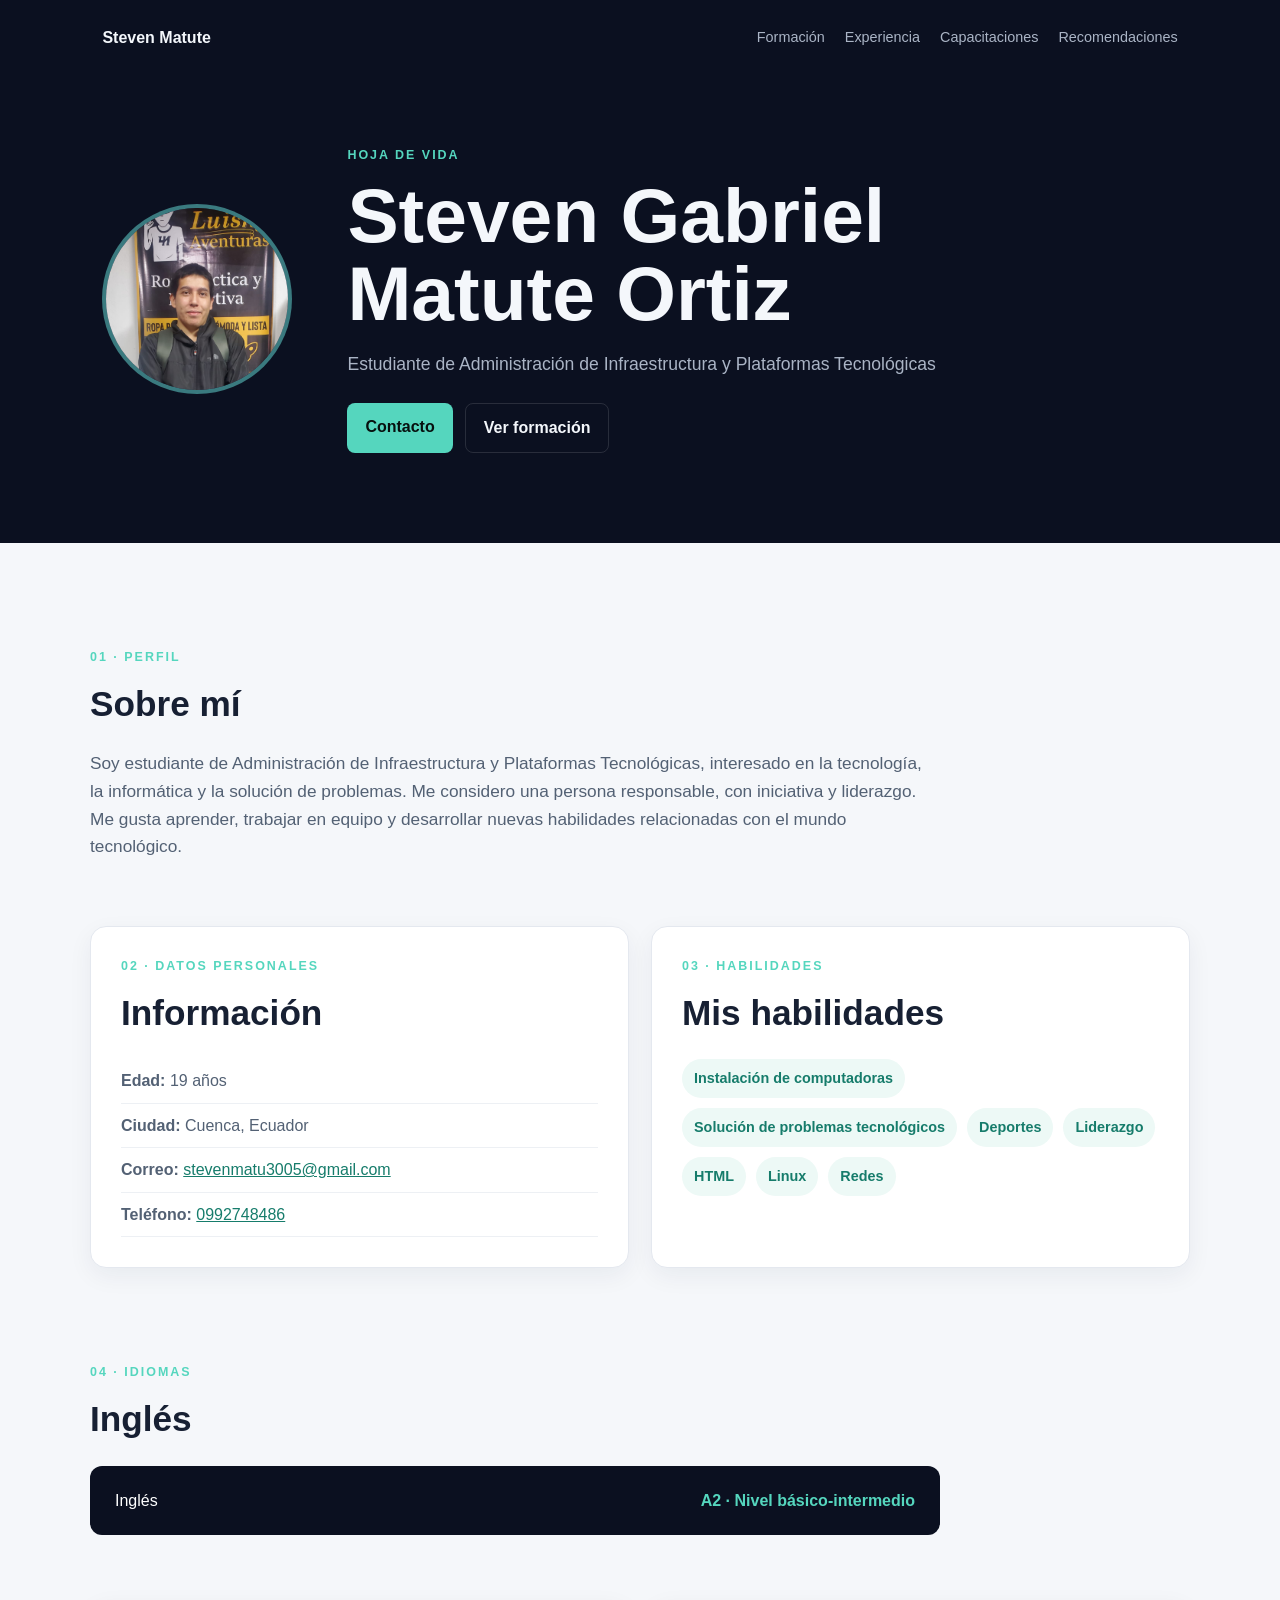
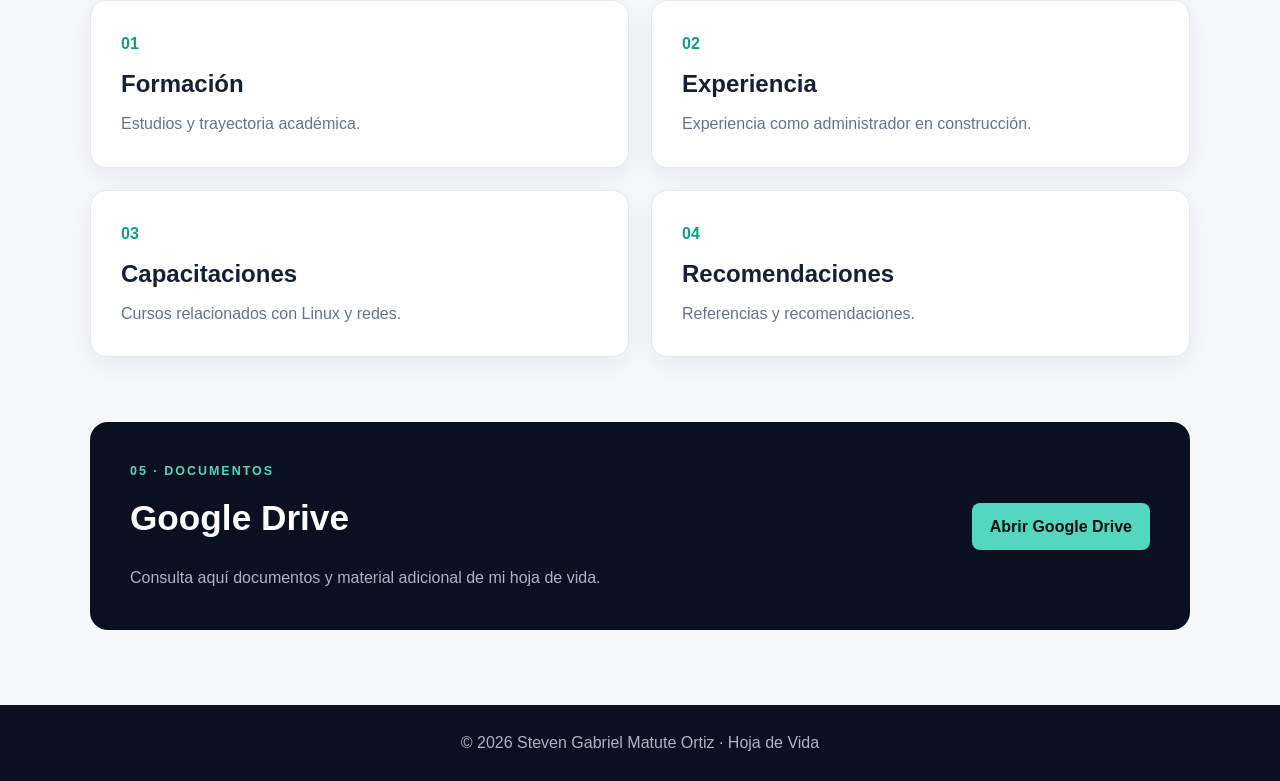
==== index.html @ 44fb6eca "Primera version de mi hoja de vida" ====
<!DOCTYPE html>
<html lang="es">
<head>
  <meta charset="UTF-8">
  <meta name="viewport" content="width=device-width, initial-scale=1.0">
  <title>Hoja de Vida | Steven Gabriel Matute Ortiz</title>
  <link rel="stylesheet" href="style.css">
</head>
<body>
  <header class="hero">
    <nav>
      <a href="index.html" class="logo">Steven Matute</a>
      <div class="nav-links">
        <a href="formacion/index.html">Formación</a>
        <a href="experiencia/index.html">Experiencia</a>
        <a href="capacitaciones/index.html">Capacitaciones</a>
        <a href="recomendaciones/index.html">Recomendaciones</a>
      </div>
    </nav>

    <div class="hero-content">
      <div class="photo">
        <img src="img/foto.jpg" alt="Foto de Steven Gabriel Matute Ortiz">
      </div>
      <div>
        <p class="eyebrow">HOJA DE VIDA</p>
        <h1>Steven Gabriel<br>Matute Ortiz</h1>
        <p class="subtitle">Estudiante de Administración de Infraestructura y Plataformas Tecnológicas</p>
        <div class="buttons">
          <a class="btn" href="#contacto">Contacto</a>
          <a class="btn btn-outline" href="formacion/index.html">Ver formación</a>
        </div>
      </div>
    </div>
  </header>

  <main>
    <section class="section" id="perfil">
      <p class="section-label">01 · PERFIL</p>
      <h2>Sobre mí</h2>
      <p class="lead">
        Soy estudiante de Administración de Infraestructura y Plataformas Tecnológicas,
        interesado en la tecnología, la informática y la solución de problemas.
        Me considero una persona responsable, con iniciativa y liderazgo.
        Me gusta aprender, trabajar en equipo y desarrollar nuevas habilidades
        relacionadas con el mundo tecnológico.
      </p>
    </section>

    <section class="grid-section">
      <div class="card">
        <p class="section-label">02 · DATOS PERSONALES</p>
        <h2>Información</h2>
        <ul class="info-list">
          <li><strong>Edad:</strong> 19 años</li>
          <li><strong>Ciudad:</strong> Cuenca, Ecuador</li>
          <li><strong>Correo:</strong> <a href="mailto:stevenmatu3005@gmail.com">stevenmatu3005@gmail.com</a></li>
          <li><strong>Teléfono:</strong> <a href="tel:+593992748486">0992748486</a></li>
        </ul>
      </div>

      <div class="card">
        <p class="section-label">03 · HABILIDADES</p>
        <h2>Mis habilidades</h2>
        <div class="tags">
          <span>Instalación de computadoras</span>
          <span>Solución de problemas tecnológicos</span>
          <span>Deportes</span>
          <span>Liderazgo</span>
          <span>HTML</span>
          <span>Linux</span>
          <span>Redes</span>
        </div>
      </div>
    </section>

    <section class="section">
      <p class="section-label">04 · IDIOMAS</p>
      <h2>Inglés</h2>
      <div class="language">
        <span>Inglés</span>
        <strong>A2 · Nivel básico-intermedio</strong>
      </div>
    </section>

    <section class="cards">
      <a class="big-card" href="formacion/index.html">
        <span>01</span>
        <h3>Formación</h3>
        <p>Estudios y trayectoria académica.</p>
      </a>
      <a class="big-card" href="experiencia/index.html">
        <span>02</span>
        <h3>Experiencia</h3>
        <p>Experiencia como administrador en construcción.</p>
      </a>
      <a class="big-card" href="capacitaciones/index.html">
        <span>03</span>
        <h3>Capacitaciones</h3>
        <p>Cursos relacionados con Linux y redes.</p>
      </a>
      <a class="big-card" href="recomendaciones/index.html">
        <span>04</span>
        <h3>Recomendaciones</h3>
        <p>Referencias y recomendaciones.</p>
      </a>
    </section>

    <section class="drive" id="contacto">
      <div>
        <p class="section-label">05 · DOCUMENTOS</p>
        <h2>Google Drive</h2>
        <p>Consulta aquí documentos y material adicional de mi hoja de vida.</p>
      </div>
      <!-- REEMPLAZA el # por tu enlace real de Google Drive -->
      <a class="btn" href="https://drive.google.com/drive/folders/1pkFcAXYyfCTlOijwa4dkMsYnEvgTaewG?usp=drive_link" target="_blank" rel="noopener">Abrir Google Drive</a>
    </section>
  </main>

  <footer>
    <p>© 2026 Steven Gabriel Matute Ortiz · Hoja de Vida</p>
  </footer>
</body>
</html>
---- style.css ----
* { box-sizing: border-box; margin: 0; padding: 0; }
:root {
  --bg: #0b1020;
  --card: #121a2d;
  --text: #f4f7fb;
  --muted: #aab4c5;
  --accent: #55d6be;
  --line: rgba(255,255,255,.12);
}
body {
  font-family: Arial, Helvetica, sans-serif;
  background: #f5f7fa;
  color: #172033;
  line-height: 1.6;
}
.hero {
  background: var(--bg);
  color: var(--text);
  padding: 0 8% 90px;
}
nav {
  max-width: 1150px;
  margin: auto;
  padding: 25px 0;
  display: flex;
  justify-content: space-between;
  align-items: center;
  gap: 20px;
}
.logo { color: var(--text); text-decoration: none; font-weight: 800; }
.nav-links { display: flex; gap: 20px; flex-wrap: wrap; }
.nav-links a { color: var(--muted); text-decoration: none; font-size: .9rem; }
.nav-links a:hover { color: var(--accent); }
.hero-content {
  max-width: 1150px; margin: 70px auto 0;
  display: flex; align-items: center; gap: 55px;
}
.photo {
  width: 190px; height: 190px; flex: 0 0 190px;
  border-radius: 50%; overflow: hidden;
  background: #24304a; border: 4px solid rgba(85,214,190,.45);
  display: grid; place-items: center;
}
.photo img { width: 100%; height: 100%; object-fit: cover; }
.photo-placeholder { color: var(--accent); font-size: 3.5rem; font-weight: 800; }
.eyebrow, .section-label { color: var(--accent); letter-spacing: 2px; font-size: .78rem; font-weight: 800; }
h1 { font-size: clamp(2.5rem, 6vw, 5rem); line-height: 1.02; margin: 10px 0 18px; }
.subtitle { color: var(--muted); max-width: 700px; font-size: 1.1rem; }
.buttons { display: flex; gap: 12px; margin-top: 25px; flex-wrap: wrap; }
.btn {
  display: inline-block; background: var(--accent); color: #07110f;
  padding: 11px 18px; border-radius: 8px; text-decoration: none; font-weight: 800;
}
.btn-outline { background: transparent; color: var(--text); border: 1px solid var(--line); }
main { max-width: 1150px; margin: auto; padding: 75px 25px; }
.section { padding: 30px 0 65px; }
h2 { font-size: 2.2rem; margin: 8px 0 18px; }
.lead { max-width: 850px; color: #536174; font-size: 1.08rem; }
.grid-section, .cards { display: grid; grid-template-columns: repeat(2, 1fr); gap: 22px; margin-bottom: 65px; }
.card, .big-card {
  background: white; border: 1px solid #e4e8ef; border-radius: 16px; padding: 30px;
  box-shadow: 0 8px 25px rgba(20,35,60,.06);
}
.info-list { list-style: none; color: #536174; }
.info-list li { padding: 9px 0; border-bottom: 1px solid #edf0f4; }
.info-list a { color: #167c6b; }
.tags { display: flex; flex-wrap: wrap; gap: 10px; }
.tags span {
  background: #edf9f6; color: #167c6b; padding: 8px 12px; border-radius: 30px;
  font-size: .9rem; font-weight: 700;
}
.language {
  background: var(--bg); color: white; padding: 22px 25px; border-radius: 12px;
  display: flex; justify-content: space-between; gap: 20px; max-width: 850px;
}
.language strong { color: var(--accent); }
.big-card { text-decoration: none; color: #172033; transition: .2s; }
.big-card:hover { transform: translateY(-4px); border-color: var(--accent); }
.big-card span { color: #159b84; font-weight: 800; }
.big-card h3 { font-size: 1.5rem; margin: 8px 0; }
.big-card p { color: #667387; }
.drive {
  background: var(--bg); color: white; border-radius: 18px; padding: 40px;
  display: flex; justify-content: space-between; align-items: center; gap: 25px;
}
.drive p:not(.section-label) { color: var(--muted); }
footer { background: var(--bg); color: var(--muted); text-align: center; padding: 25px; }
@media (max-width: 750px) {
  .hero { padding: 0 6% 60px; }
  nav, .hero-content { flex-direction: column; align-items: flex-start; }
  .hero-content { margin-top: 40px; }
  .grid-section, .cards { grid-template-columns: 1fr; }
  .language, .drive { flex-direction: column; align-items: flex-start; }
}

.canva-box {
  margin-top: 22px;
  background: white;
  border: 1px solid #e4e8ef;
  border-radius: 16px;
  padding: 30px;
  box-shadow: 0 8px 25px rgba(20,35,60,.06);
}
.canva-box p:not(.section-label) { color: #667387; margin-bottom: 18px; }
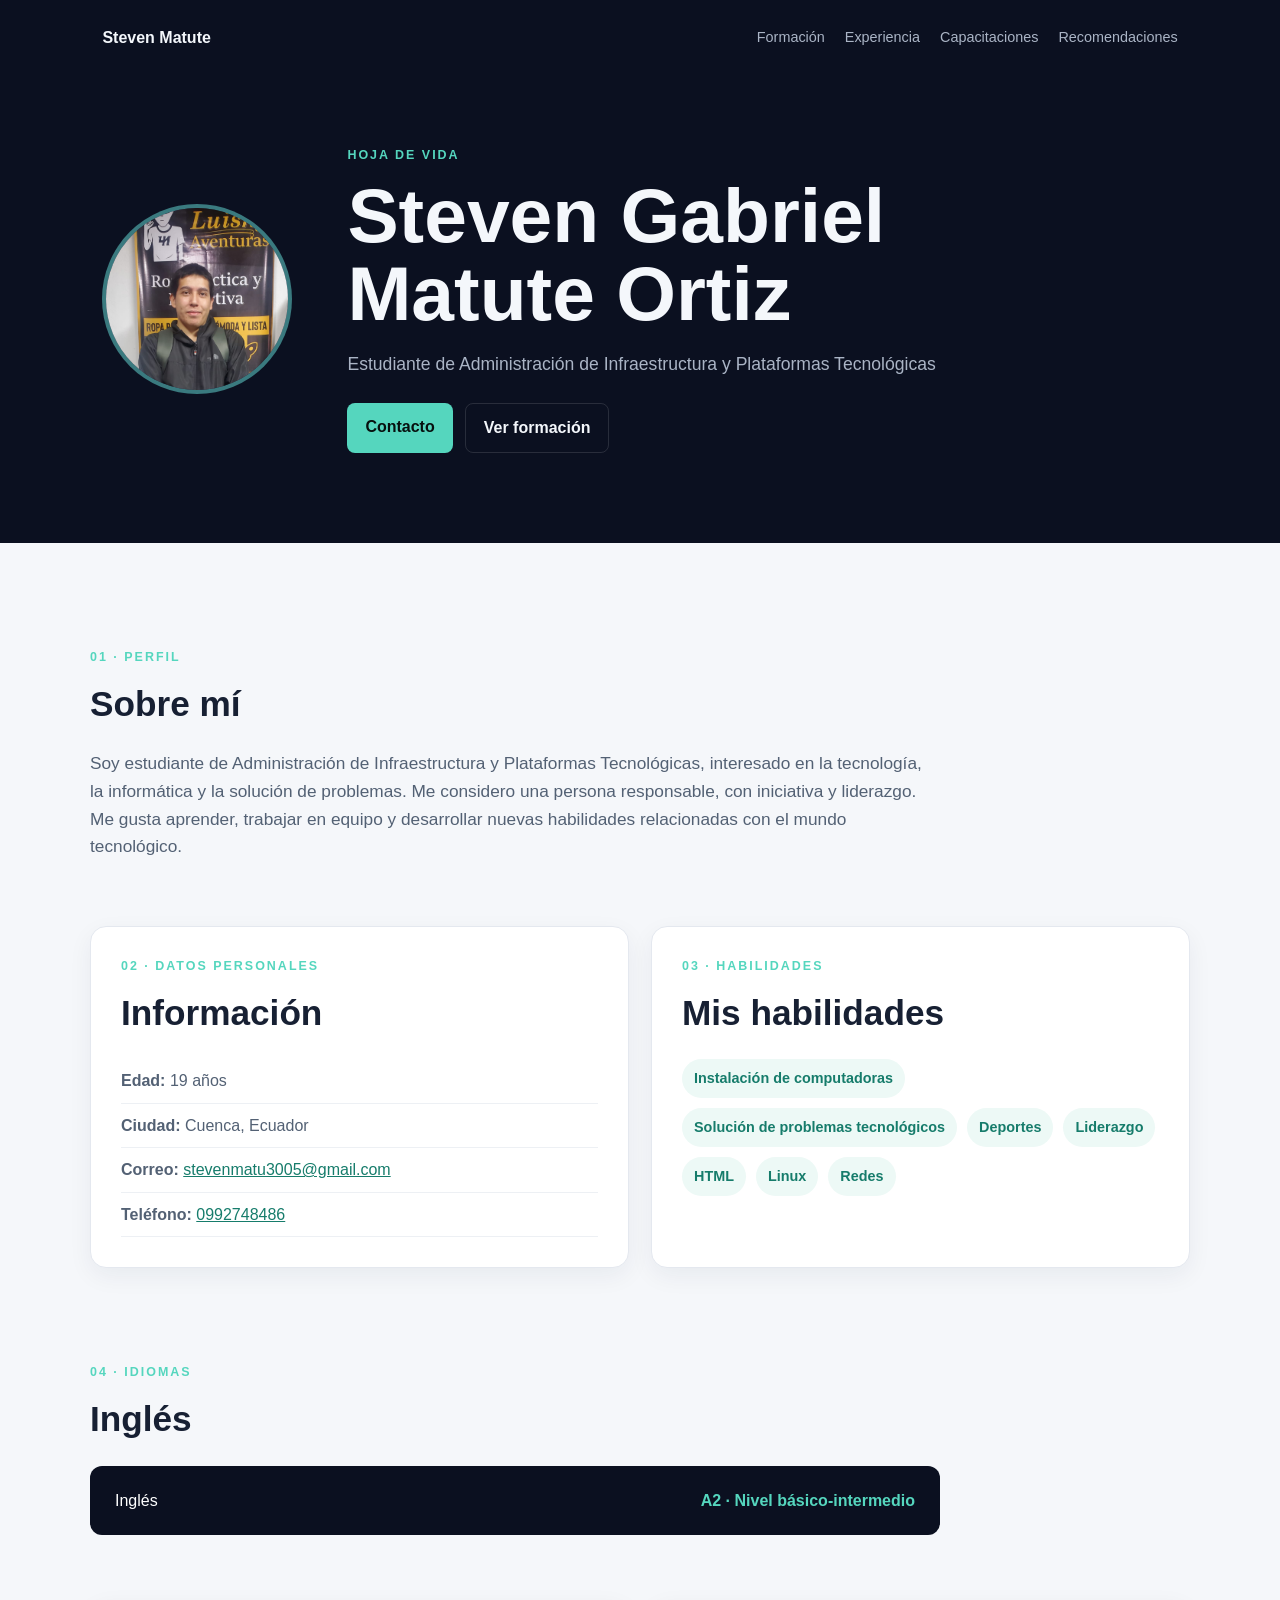
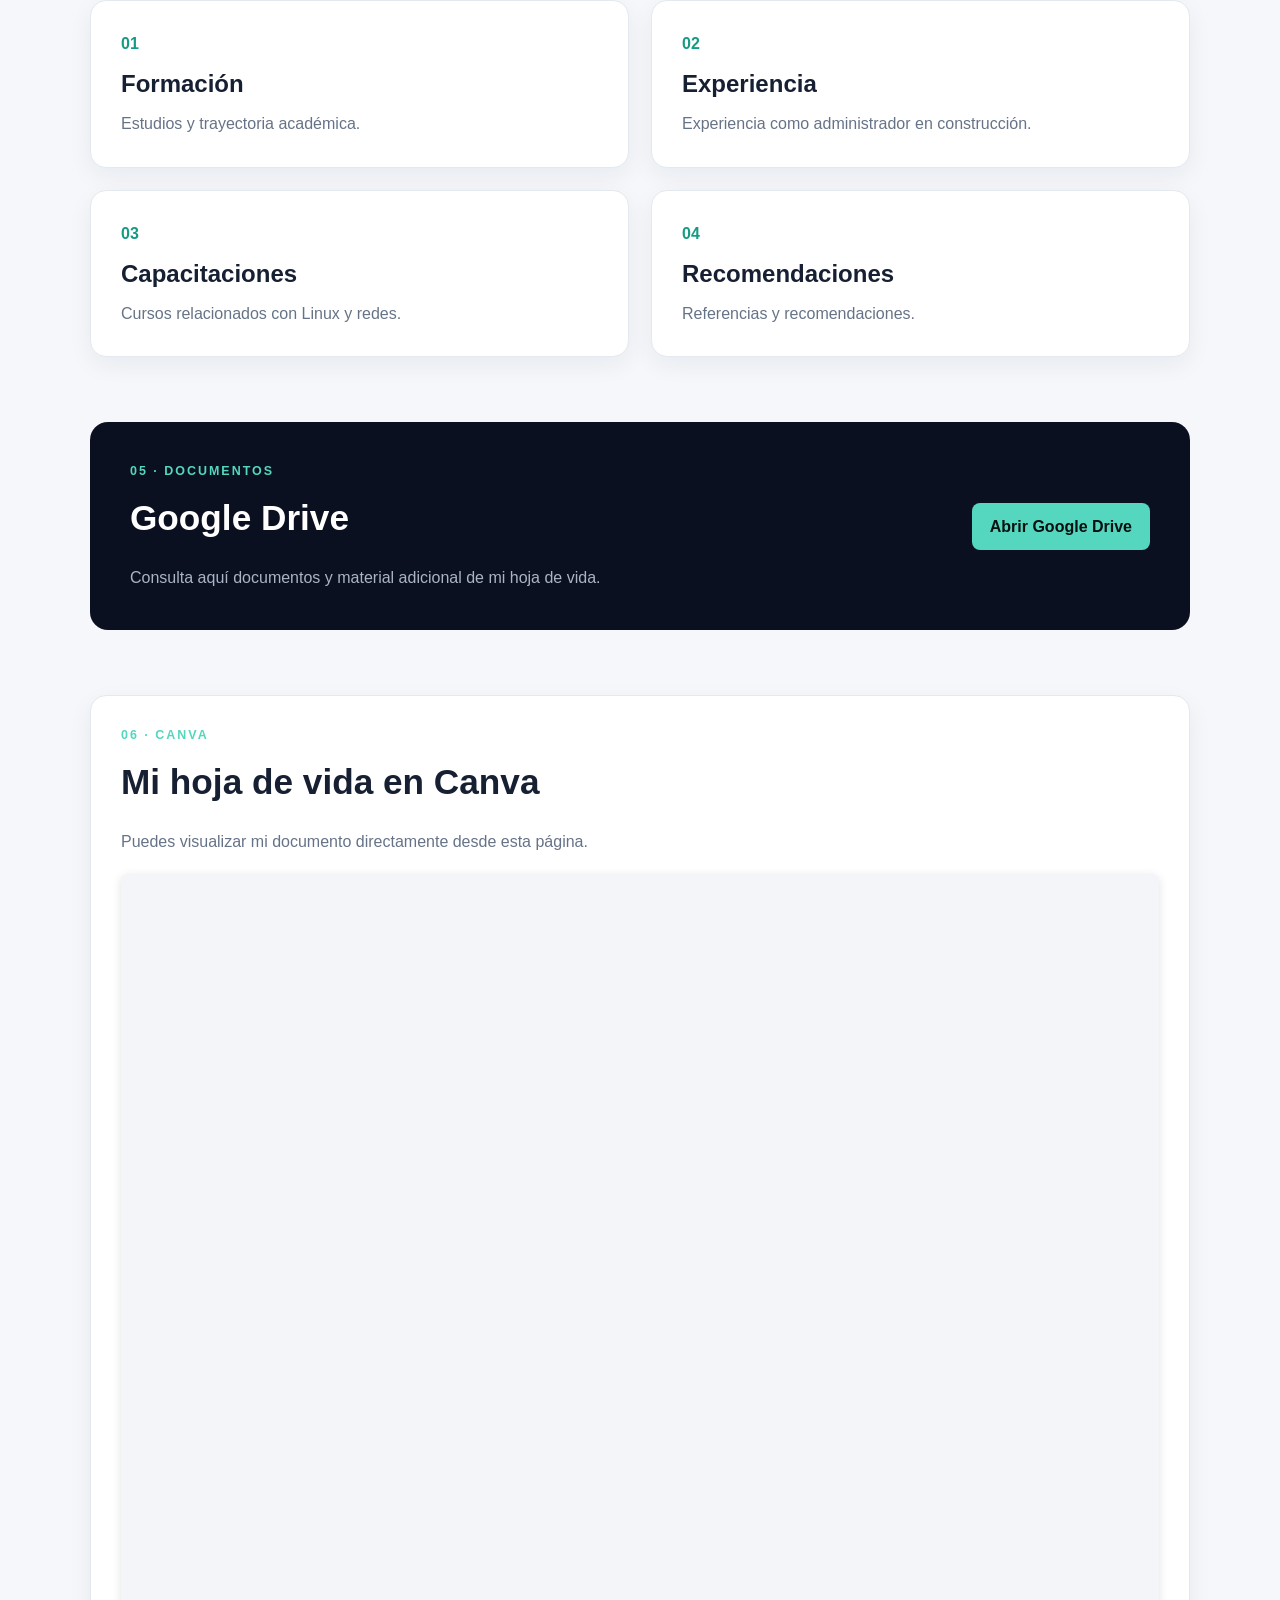
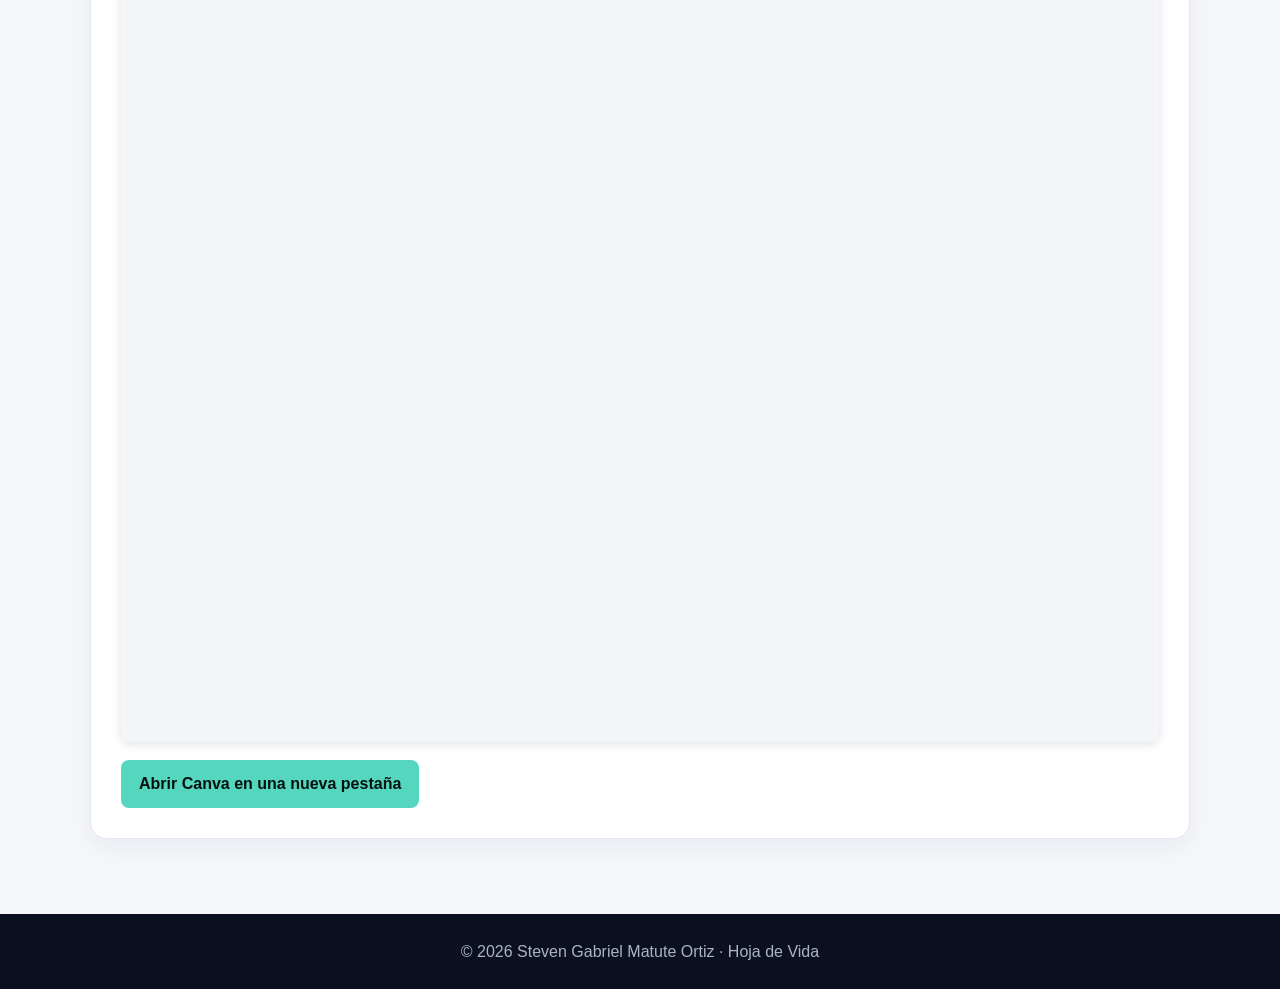
==== commit c8092901: "Agregar Canva incrustado y actualizar estilos" ====
--- a/index.html
+++ b/index.html
@@ -115,6 +115,20 @@
       <!-- REEMPLAZA el # por tu enlace real de Google Drive -->
       <a class="btn" href="https://drive.google.com/drive/folders/1pkFcAXYyfCTlOijwa4dkMsYnEvgTaewG?usp=drive_link" target="_blank" rel="noopener">Abrir Google Drive</a>
     </section>
+    <section class="canva-section">
+      <p class="section-label">06 · CANVA</p>
+      <h2>Mi hoja de vida en Canva</h2>
+      <p class="canva-intro">Puedes visualizar mi documento directamente desde esta página.</p>
+      <div class="canva-embed">
+        <iframe loading="lazy"
+          src="https://www.canva.com/design/DAG-6ABUrd8/OuNEeYBVb2UaK0kRQsZ7uA/view?embed"
+          allowfullscreen="allowfullscreen"
+          allow="fullscreen"
+          title="Hoja de vida de Steven Gabriel Matute Ortiz"></iframe>
+      </div>
+      <a class="btn" href="https://www.canva.com/design/DAG-6ABUrd8/OuNEeYBVb2UaK0kRQsZ7uA/view?utm_content=DAG-6ABUrd8&utm_campaign=designshare&utm_medium=embeds&utm_source=link" target="_blank" rel="noopener">Abrir Canva en una nueva pestaña</a>
+    </section>
+
   </main>
 
   <footer>
--- a/style.css
+++ b/style.css
@@ -102,3 +102,8 @@
   box-shadow: 0 8px 25px rgba(20,35,60,.06);
 }
 .canva-box p:not(.section-label) { color: #667387; margin-bottom: 18px; }
+
+.canva-section { margin-top: 65px; background: white; border: 1px solid #e4e8ef; border-radius: 16px; padding: 30px; box-shadow: 0 8px 25px rgba(20,35,60,.06); }
+.canva-intro { color: #667387; margin-bottom: 18px; }
+.canva-embed { position: relative; width: 100%; height: 0; padding-top: 141.4286%; margin: 20px 0 18px; overflow: hidden; border-radius: 8px; box-shadow: 0 2px 8px rgba(63,69,81,.16); background: #f3f5f8; }
+.canva-embed iframe { position: absolute; width: 100%; height: 100%; top: 0; left: 0; border: none; padding: 0; margin: 0; }
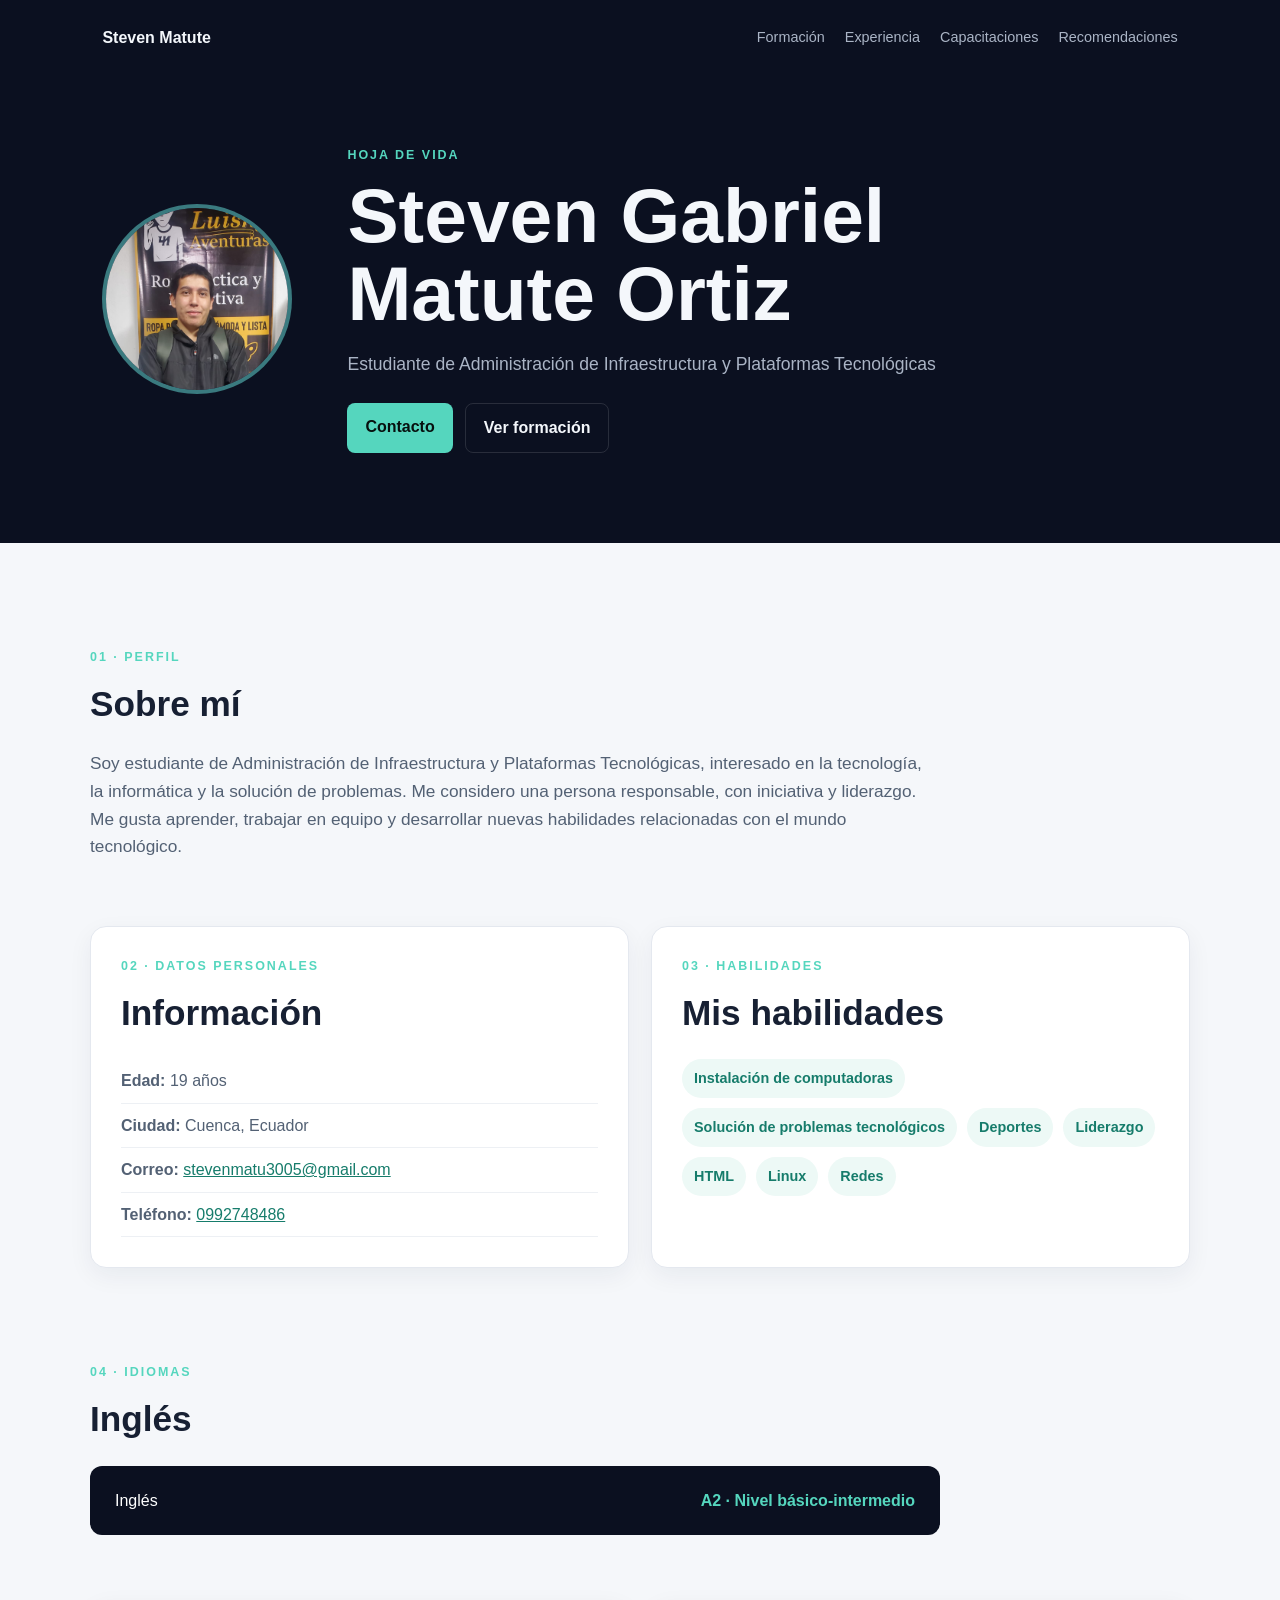
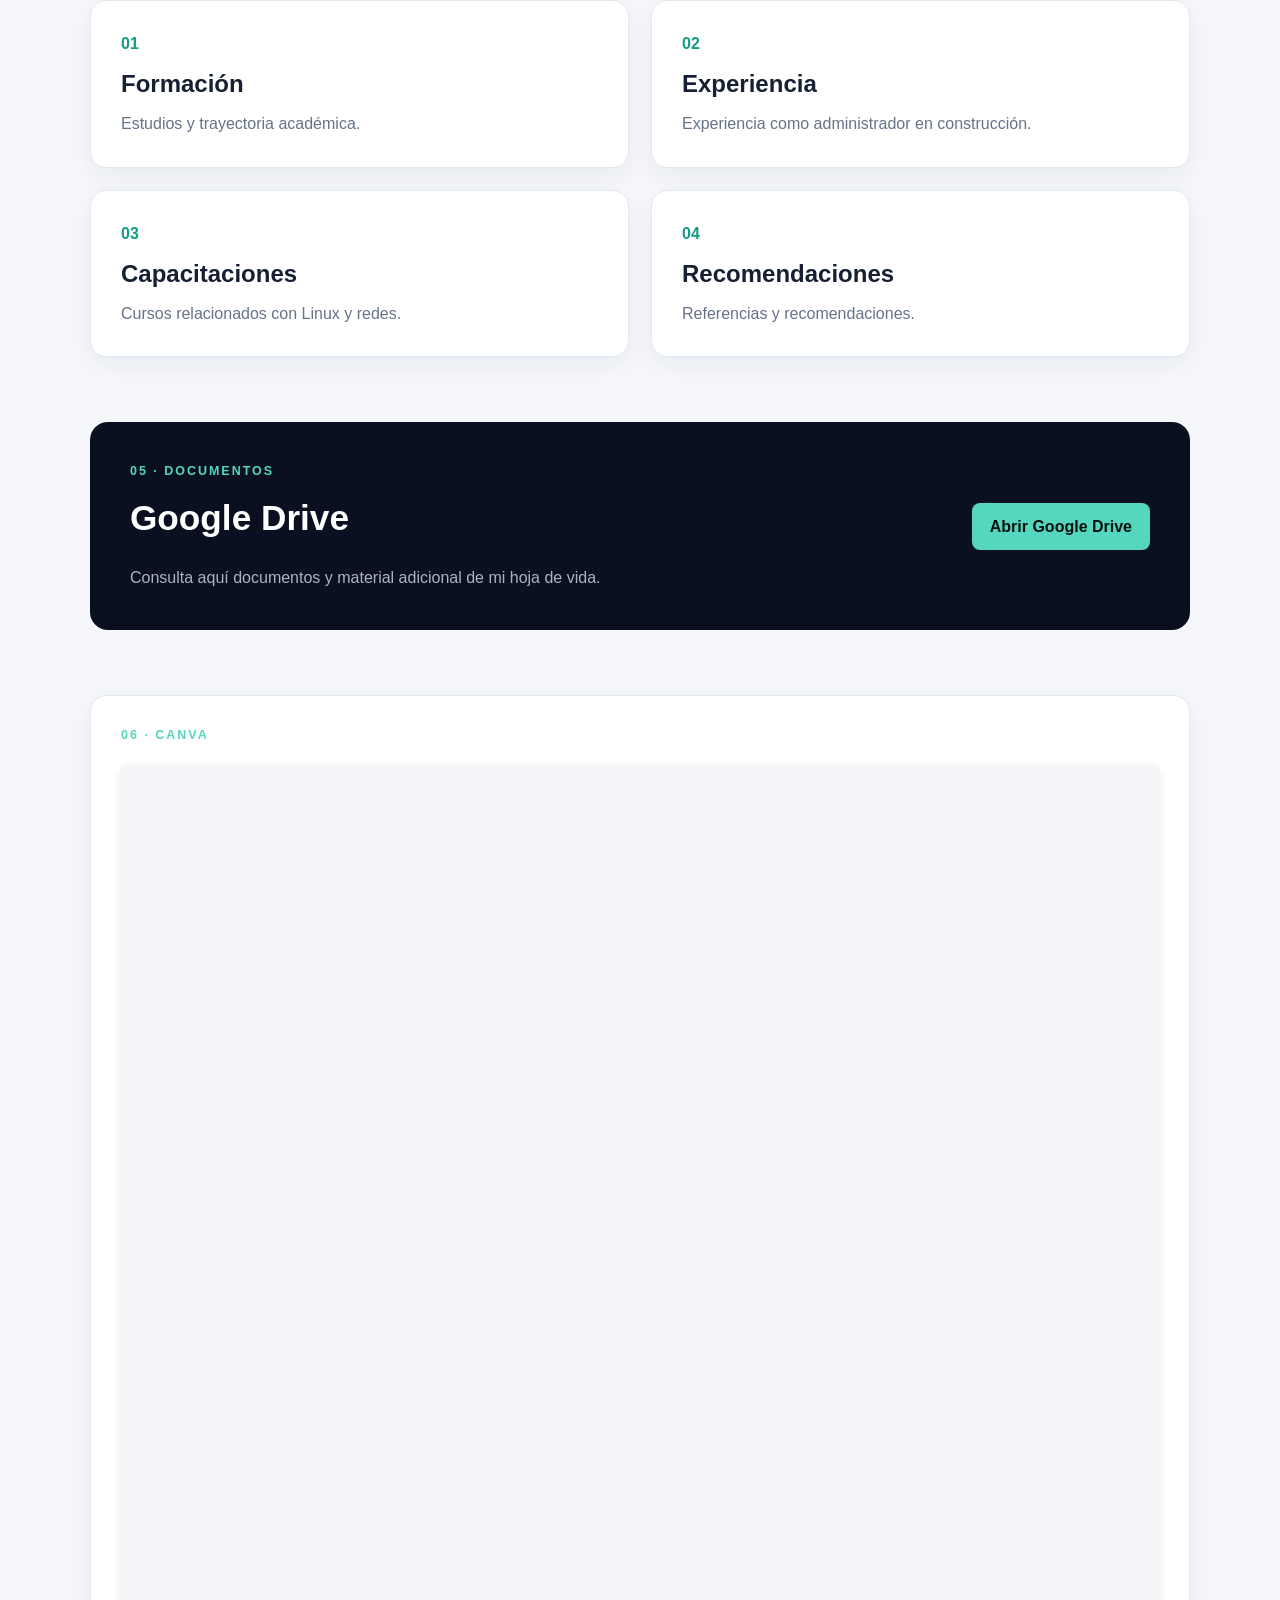
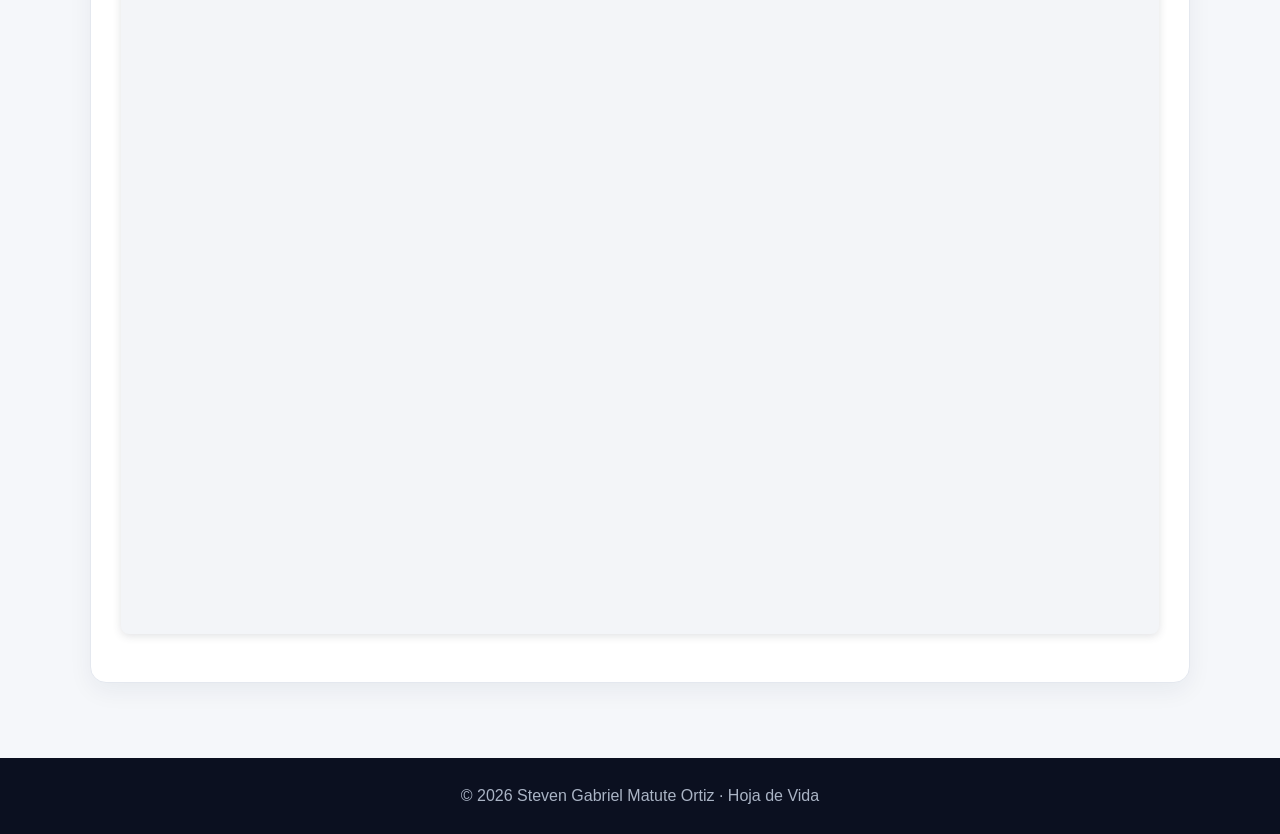
==== commit c57d981e: "Ajustar sección de Canva" ====
--- a/index.html
+++ b/index.html
@@ -116,18 +116,16 @@
       <a class="btn" href="https://drive.google.com/drive/folders/1pkFcAXYyfCTlOijwa4dkMsYnEvgTaewG?usp=drive_link" target="_blank" rel="noopener">Abrir Google Drive</a>
     </section>
     <section class="canva-section">
-      <p class="section-label">06 · CANVA</p>
-      <h2>Mi hoja de vida en Canva</h2>
-      <p class="canva-intro">Puedes visualizar mi documento directamente desde esta página.</p>
-      <div class="canva-embed">
-        <iframe loading="lazy"
-          src="https://www.canva.com/design/DAG-6ABUrd8/OuNEeYBVb2UaK0kRQsZ7uA/view?embed"
-          allowfullscreen="allowfullscreen"
-          allow="fullscreen"
-          title="Hoja de vida de Steven Gabriel Matute Ortiz"></iframe>
-      </div>
-      <a class="btn" href="https://www.canva.com/design/DAG-6ABUrd8/OuNEeYBVb2UaK0kRQsZ7uA/view?utm_content=DAG-6ABUrd8&utm_campaign=designshare&utm_medium=embeds&utm_source=link" target="_blank" rel="noopener">Abrir Canva en una nueva pestaña</a>
-    </section>
+  <p class="section-label">06 · CANVA</p>
+
+  <div class="canva-embed">
+    <iframe loading="lazy"
+      src="https://www.canva.com/design/DAG-6ABUrd8/OuNEeYBVb2UaK0kRQsZ7uA/view?embed"
+      allowfullscreen="allowfullscreen"
+      allow="fullscreen"
+      title="Hoja de vida de Steven Gabriel Matute Ortiz"></iframe>
+  </div>
+</section>
 
   </main>
 
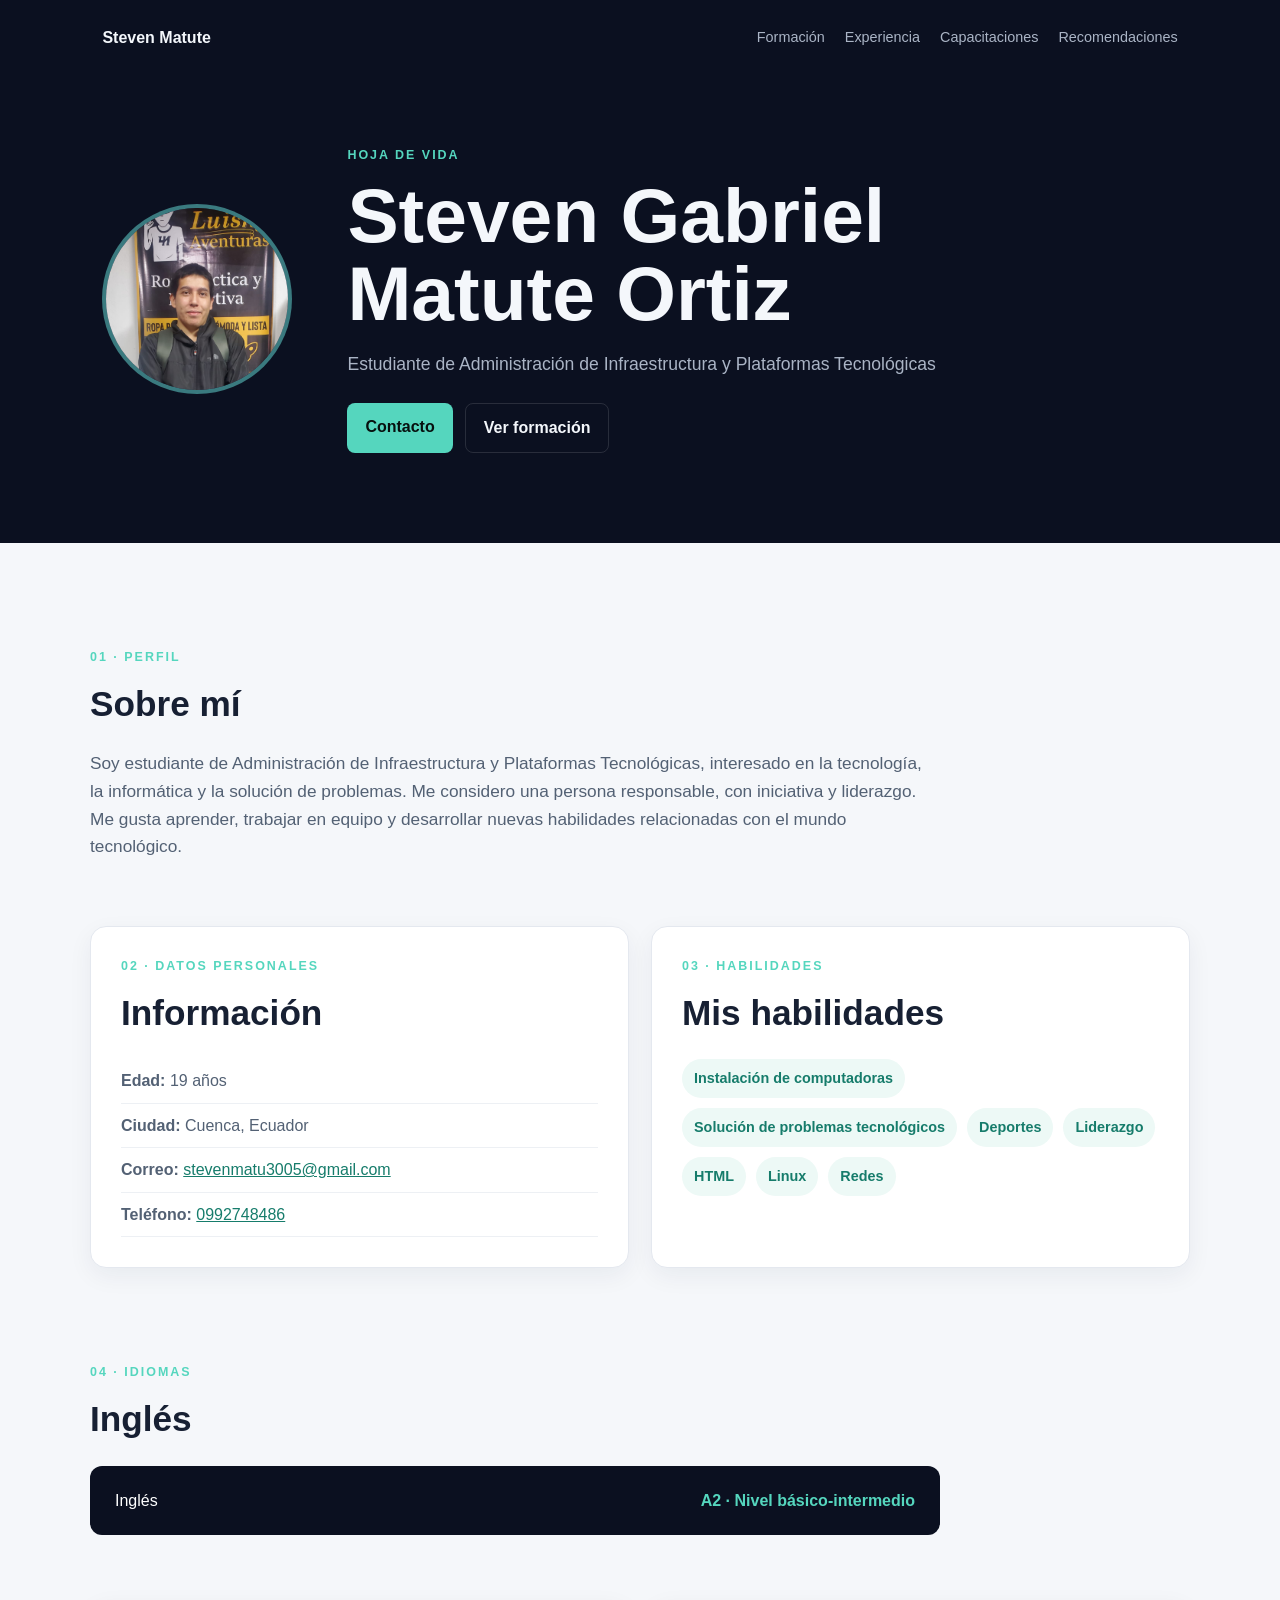
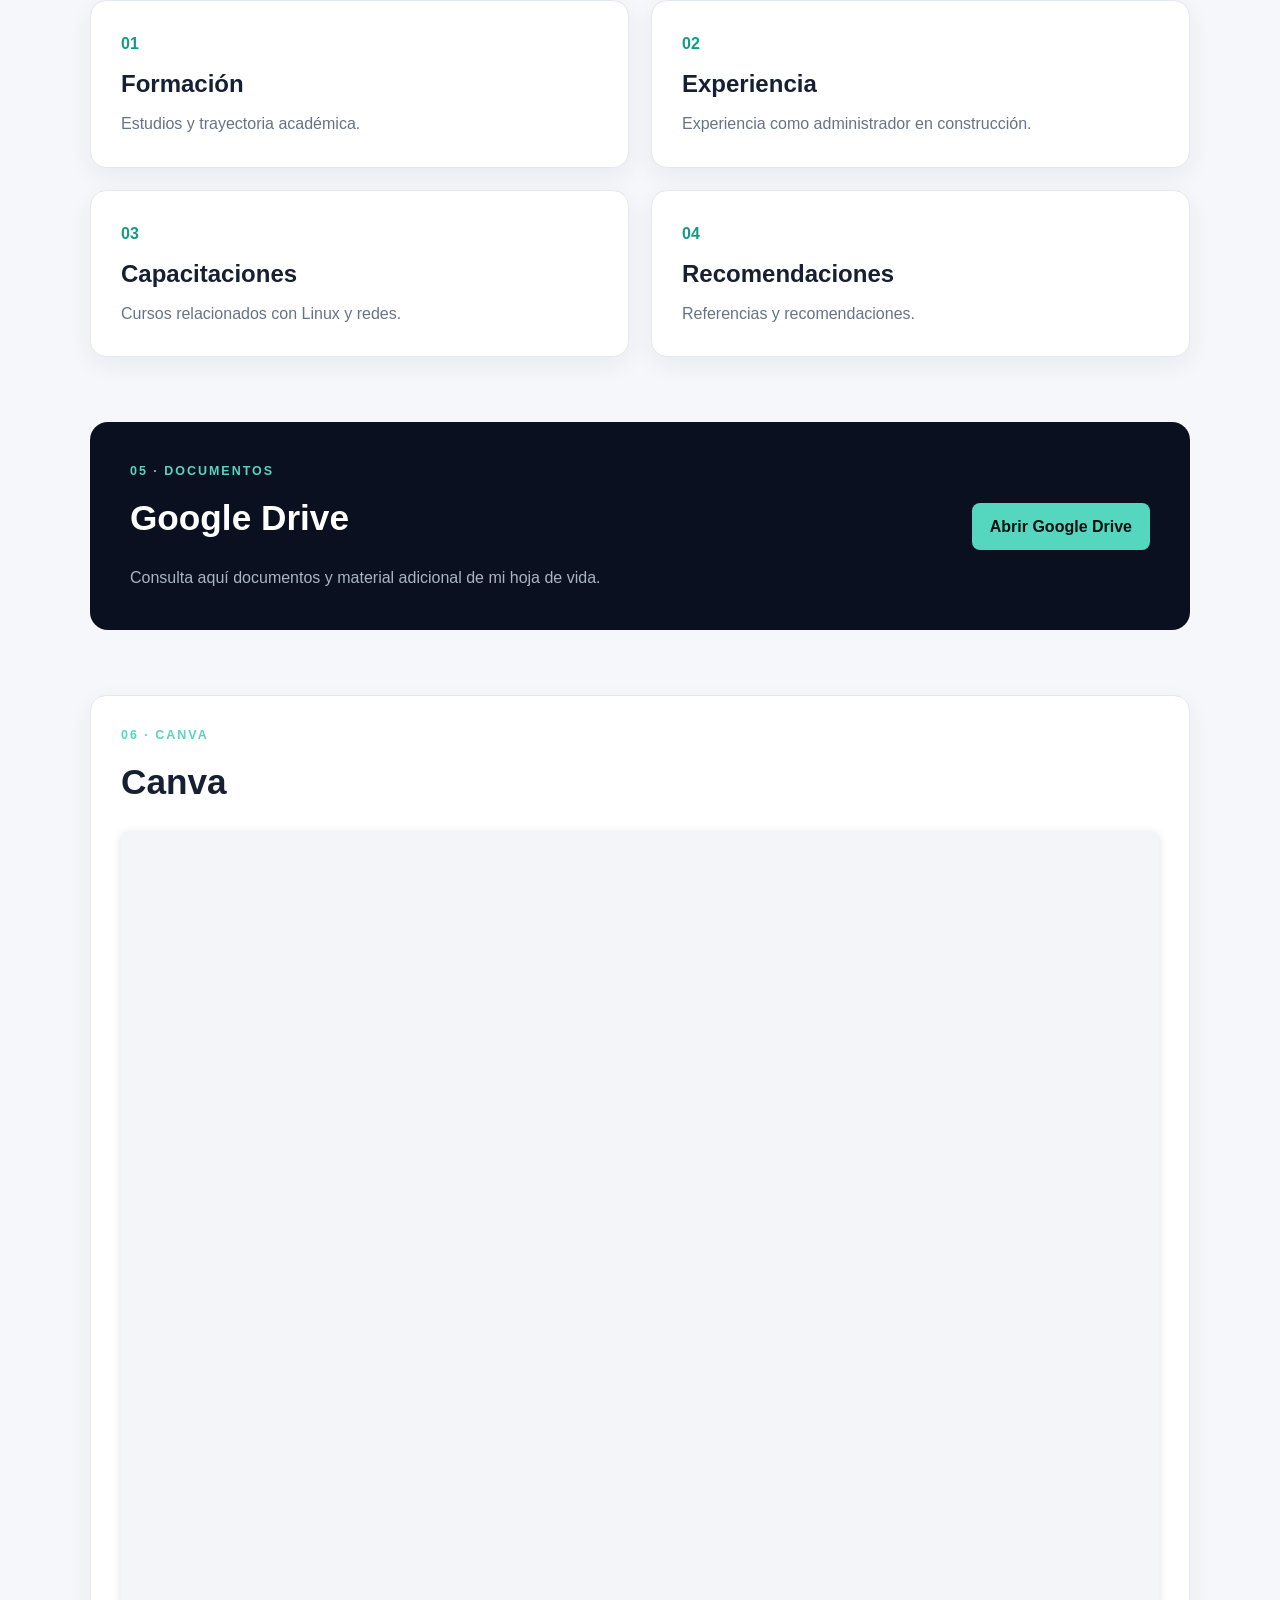
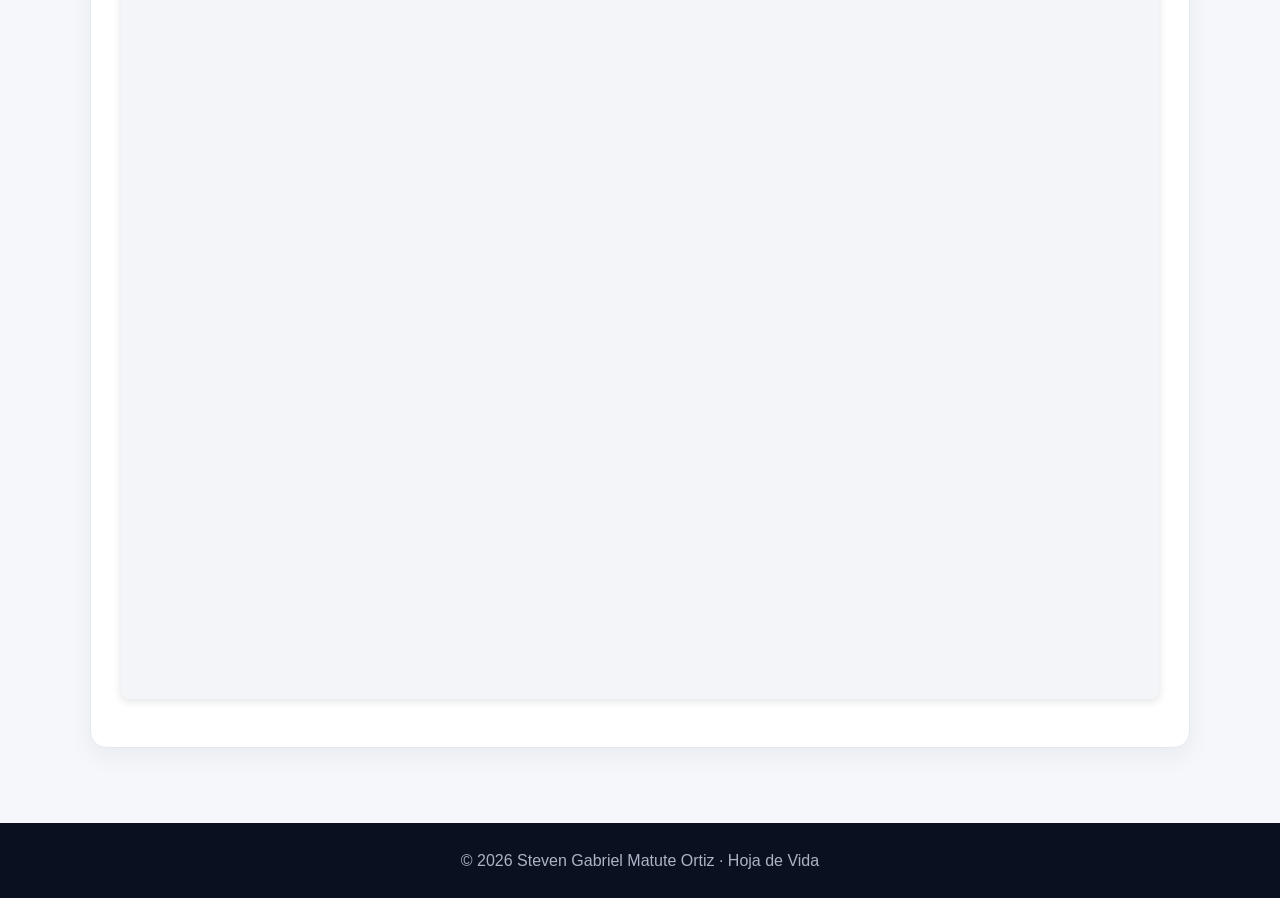
==== commit 49e6248e: "Agregar titulo Canva" ====
--- a/index.html
+++ b/index.html
@@ -117,6 +117,7 @@
     </section>
     <section class="canva-section">
   <p class="section-label">06 · CANVA</p>
+  <h2>Canva</h2>
 
   <div class="canva-embed">
     <iframe loading="lazy"
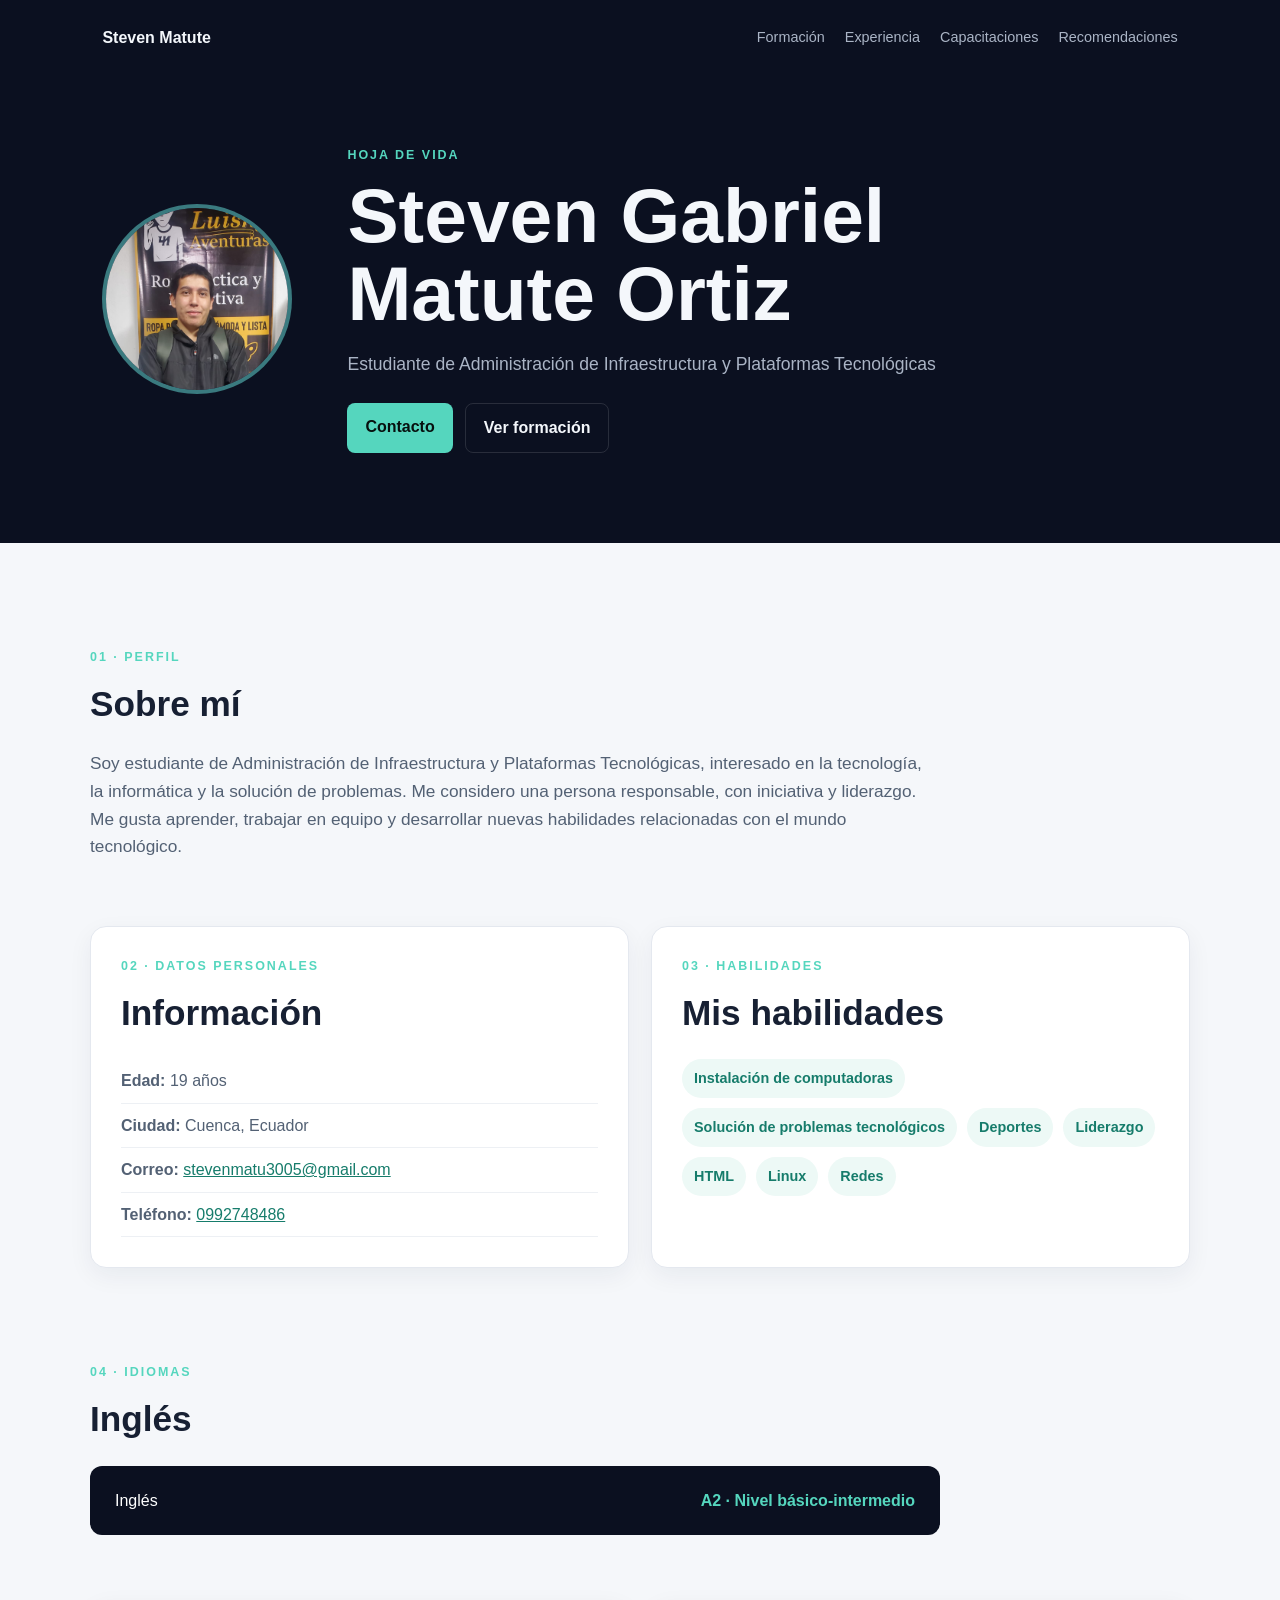
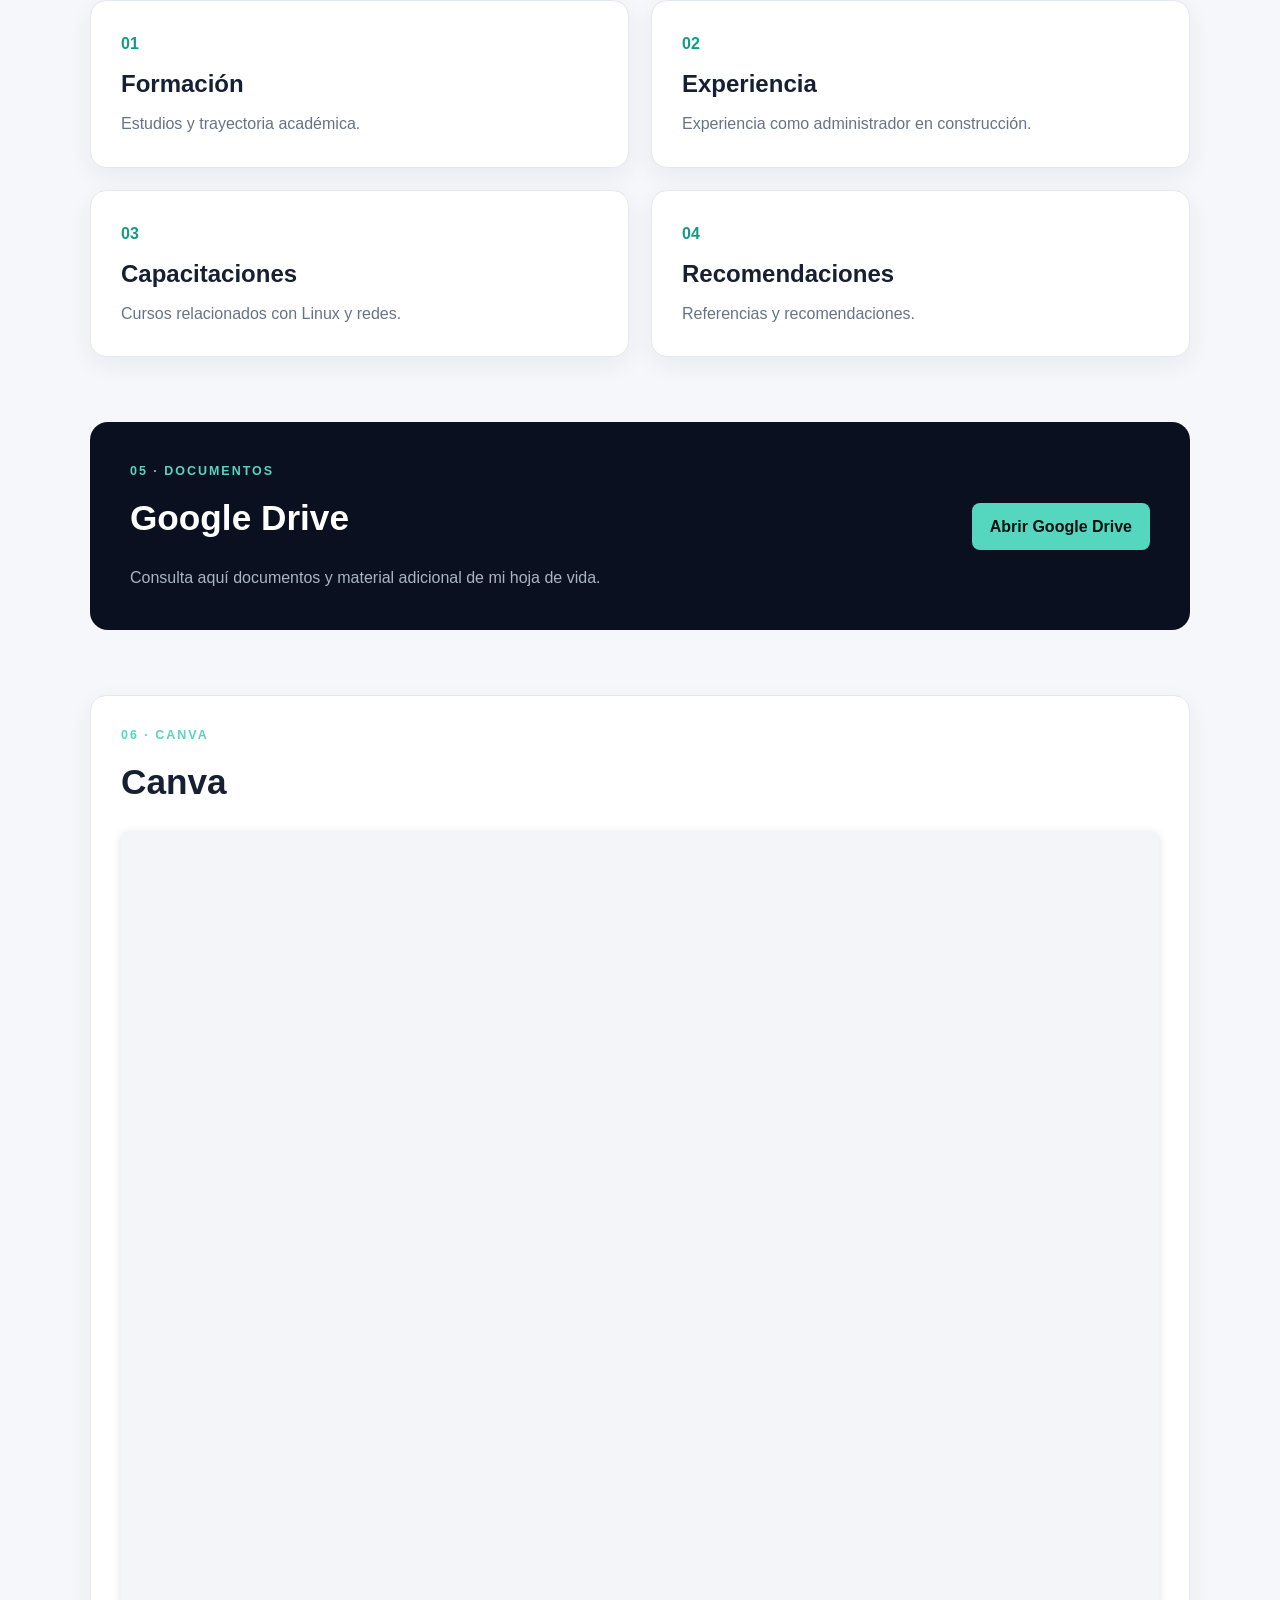
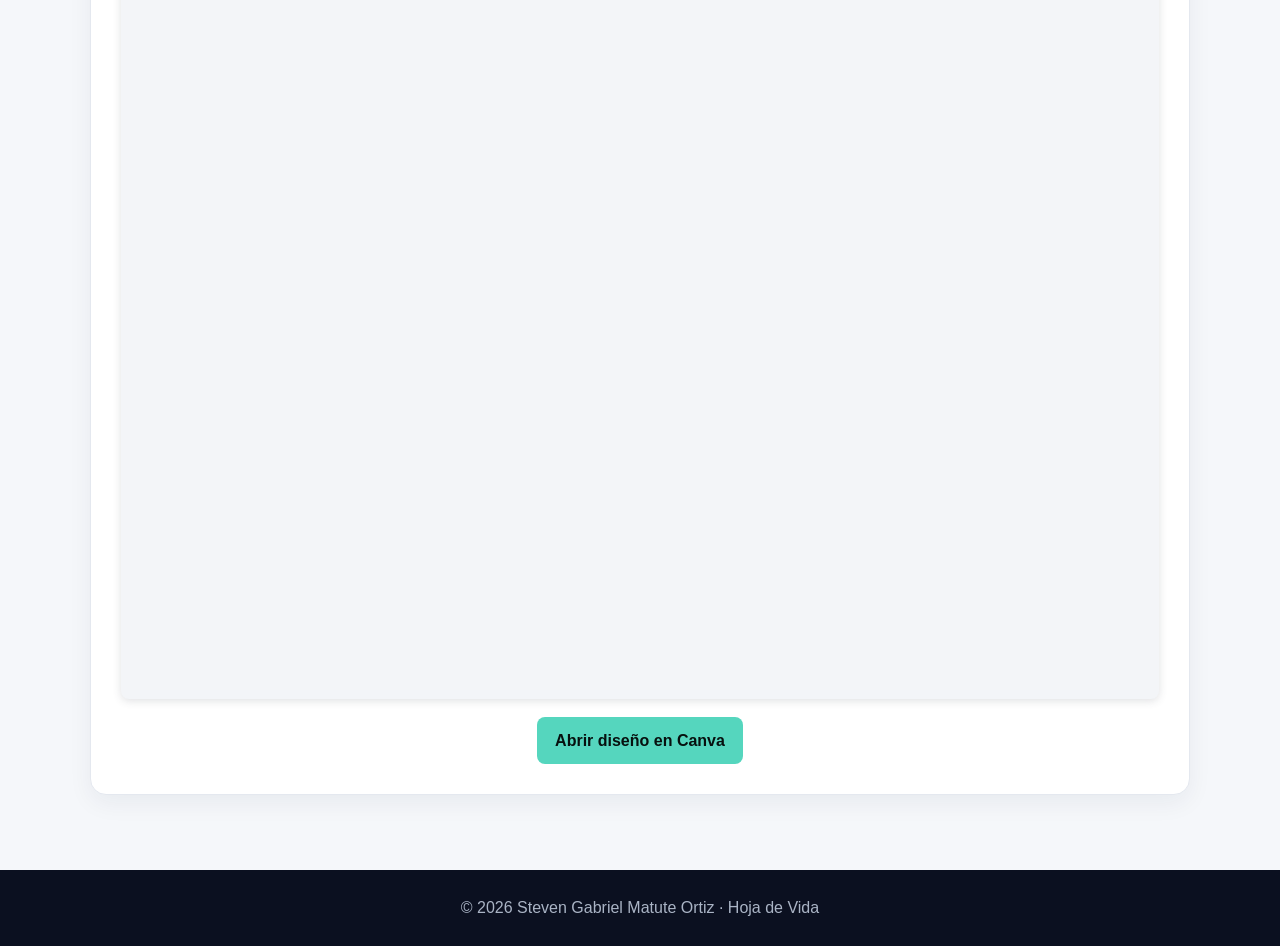
==== commit 9dd30da8: "Actualizar diseño de Canva" ====
--- a/index.html
+++ b/index.html
@@ -120,11 +120,23 @@
   <h2>Canva</h2>
 
   <div class="canva-embed">
-    <iframe loading="lazy"
-      src="https://www.canva.com/design/DAG-6ABUrd8/OuNEeYBVb2UaK0kRQsZ7uA/view?embed"
+    <iframe
+      loading="lazy"
+      src="https://www.canva.com/design/DAHWIrRRQtY/K_RYHbCSHCaCBjHRSDvRPg/view?embed"
       allowfullscreen="allowfullscreen"
       allow="fullscreen"
-      title="Hoja de vida de Steven Gabriel Matute Ortiz"></iframe>
+      title="Hoja de vida de Steven Gabriel Matute Ortiz">
+    </iframe>
+  </div>
+
+  <div style="text-align: center; margin-top: 15px;">
+    <a
+      class="btn"
+      href="https://www.canva.com/design/DAHWIrRRQtY/K_RYHbCSHCaCBjHRSDvRPg/view?utm_content=DAHWIrRRQtY&utm_campaign=designshare&utm_medium=embeds&utm_source=link"
+      target="_blank"
+      rel="noopener">
+      Abrir diseño en Canva
+    </a>
   </div>
 </section>
 
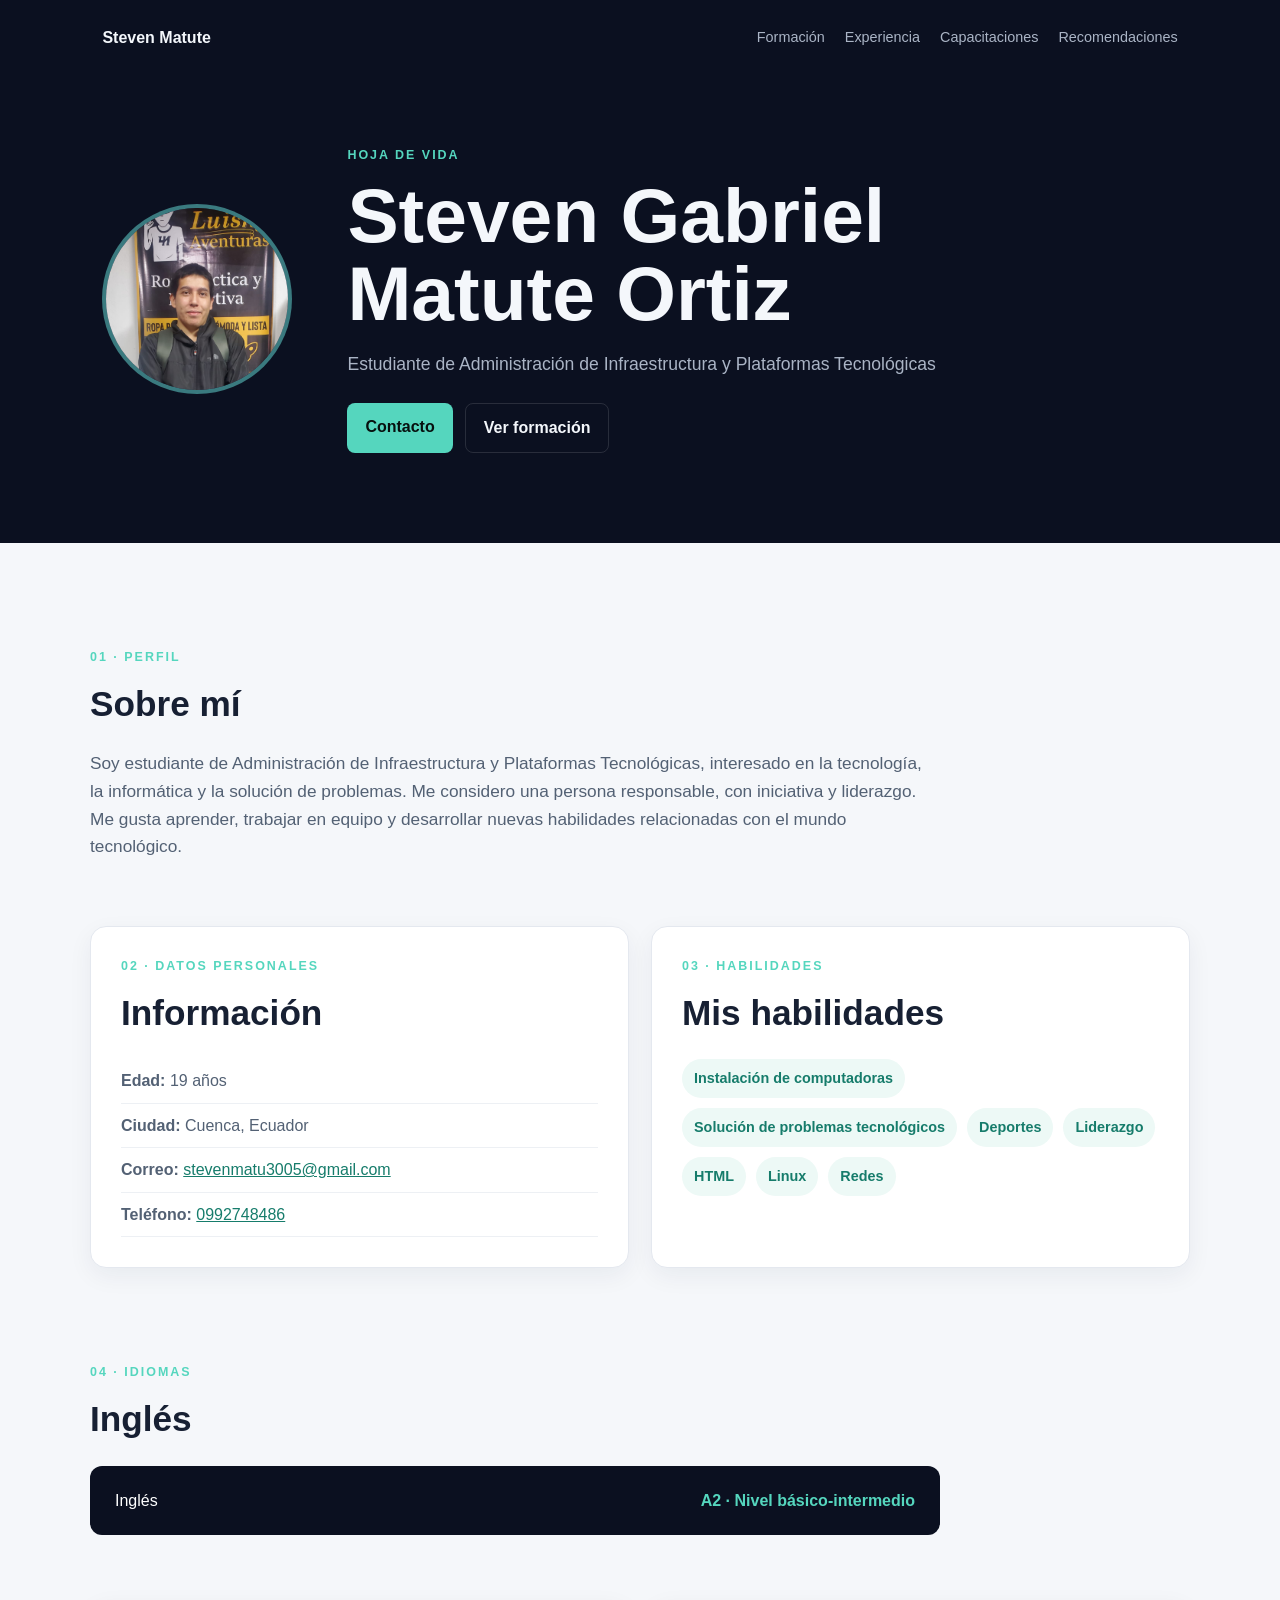
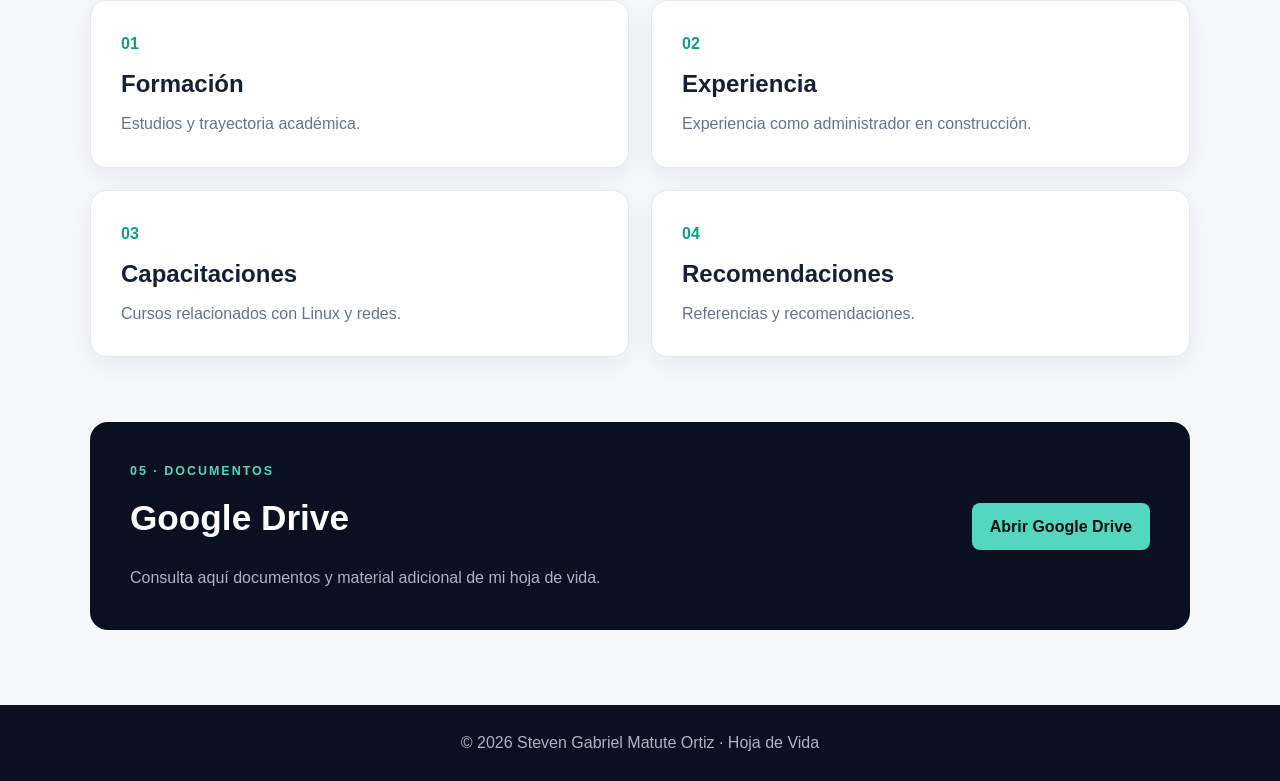
==== commit de5bd342: "Mover Canva a capacitaciones y ajustar diseño" ====
--- a/index.html
+++ b/index.html
@@ -115,31 +115,7 @@
       <!-- REEMPLAZA el # por tu enlace real de Google Drive -->
       <a class="btn" href="https://drive.google.com/drive/folders/1pkFcAXYyfCTlOijwa4dkMsYnEvgTaewG?usp=drive_link" target="_blank" rel="noopener">Abrir Google Drive</a>
     </section>
-    <section class="canva-section">
-  <p class="section-label">06 · CANVA</p>
-  <h2>Canva</h2>
-
-  <div class="canva-embed">
-    <iframe
-      loading="lazy"
-      src="https://www.canva.com/design/DAHWIrRRQtY/K_RYHbCSHCaCBjHRSDvRPg/view?embed"
-      allowfullscreen="allowfullscreen"
-      allow="fullscreen"
-      title="Hoja de vida de Steven Gabriel Matute Ortiz">
-    </iframe>
-  </div>
-
-  <div style="text-align: center; margin-top: 15px;">
-    <a
-      class="btn"
-      href="https://www.canva.com/design/DAHWIrRRQtY/K_RYHbCSHCaCBjHRSDvRPg/view?utm_content=DAHWIrRRQtY&utm_campaign=designshare&utm_medium=embeds&utm_source=link"
-      target="_blank"
-      rel="noopener">
-      Abrir diseño en Canva
-    </a>
-  </div>
-</section>
-
+    
   </main>
 
   <footer>
--- a/style.css
+++ b/style.css
@@ -105,5 +105,15 @@
 
 .canva-section { margin-top: 65px; background: white; border: 1px solid #e4e8ef; border-radius: 16px; padding: 30px; box-shadow: 0 8px 25px rgba(20,35,60,.06); }
 .canva-intro { color: #667387; margin-bottom: 18px; }
-.canva-embed { position: relative; width: 100%; height: 0; padding-top: 141.4286%; margin: 20px 0 18px; overflow: hidden; border-radius: 8px; box-shadow: 0 2px 8px rgba(63,69,81,.16); background: #f3f5f8; }
+.canva-embed {
+  position: relative;
+  width: 100%;
+  height: 0;
+  padding-top: 56.25%;
+  margin: 20px 0 18px;
+  overflow: hidden;
+  border-radius: 8px;
+  box-shadow: 0 2px 8px rgba(63,69,81,.16);
+  background: #f3f5f8;
+}
 .canva-embed iframe { position: absolute; width: 100%; height: 100%; top: 0; left: 0; border: none; padding: 0; margin: 0; }
